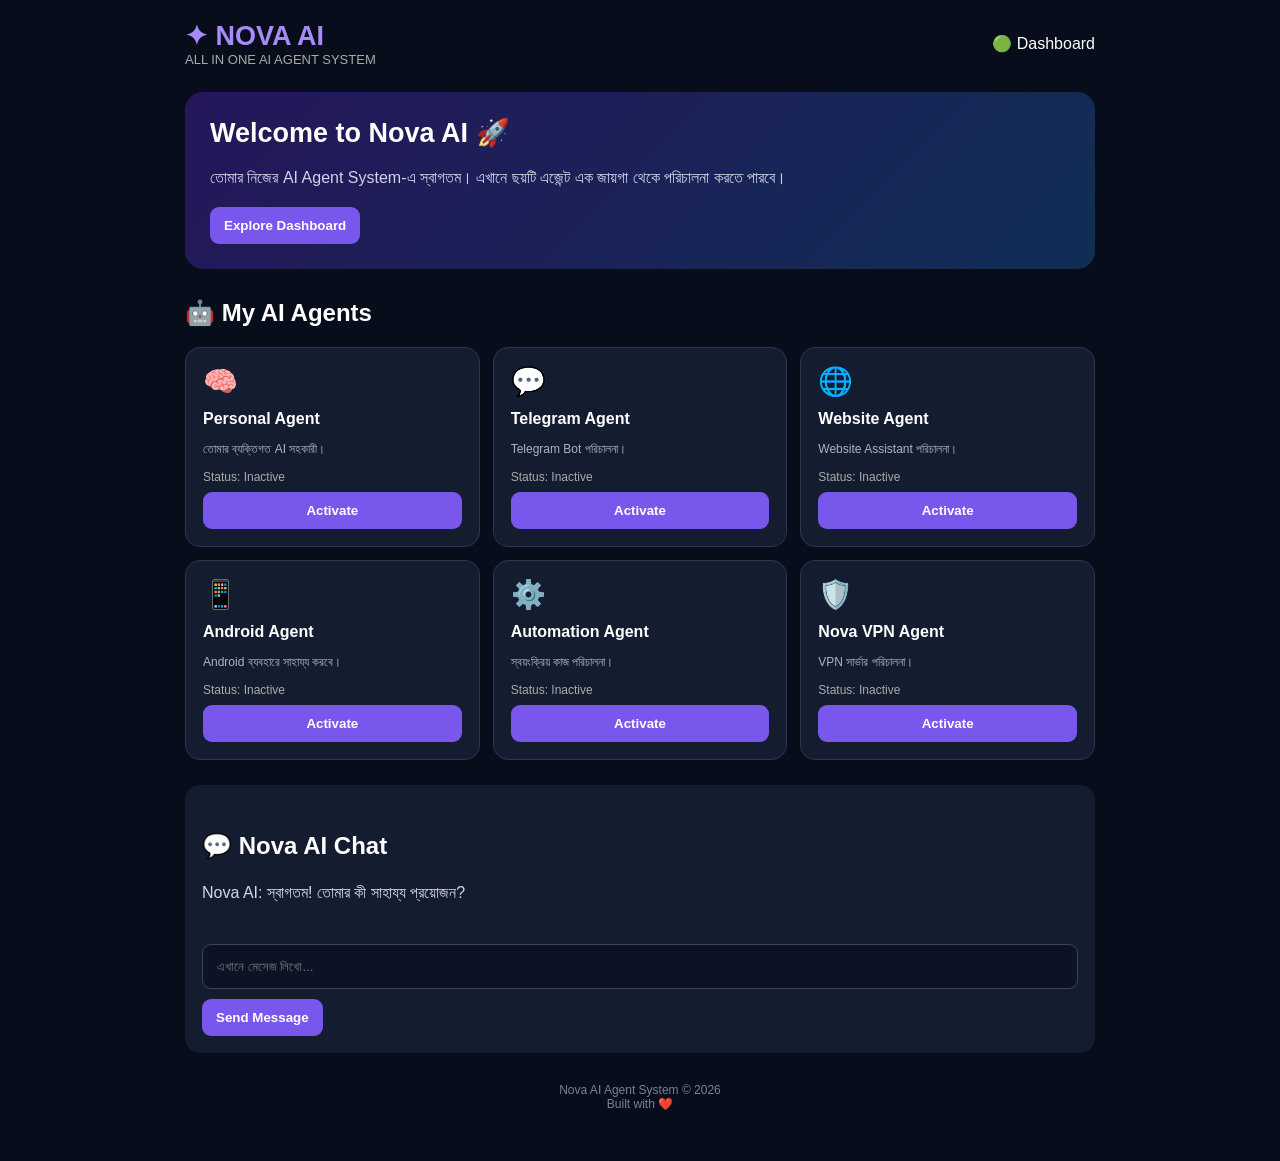
==== index.html @ f85c47e1 "Create index.html" ====
<!DOCTYPE html>
<html lang="bn">
<head>
<meta charset="UTF-8">
<meta name="viewport" content="width=device-width, initial-scale=1.0">
<title>Nova AI Agent</title>
<style>
*{box-sizing:border-box}
body{
 margin:0;background:#080d1b;color:#fff;
 font-family:Arial,sans-serif;padding:20px;
}
header{
 display:flex;justify-content:space-between;
 align-items:center;flex-wrap:wrap;gap:12px;
}
.logo{font-size:27px;font-weight:bold;color:#a78bfa}
.tag{color:#aaa;font-size:13px}
h2{margin-top:30px}
.hero{
 background:linear-gradient(135deg,#25165a,#102e55);
 padding:25px;border-radius:18px;margin-top:25px;
}
.hero h1{font-size:27px;margin:0 0 10px}
.hero p{color:#d0d4e8;line-height:1.6}
.grid{
 display:grid;grid-template-columns:repeat(2,1fr);
 gap:13px;margin-top:18px;
}
.card{
 background:#141d30;border:1px solid #293752;
 padding:17px;border-radius:15px;
}
.card .emoji{font-size:28px}
.card h3{margin:12px 0 7px;font-size:16px}
.card p{color:#aab5ca;font-size:12px;line-height:1.5}
button{
 border:0;border-radius:9px;padding:11px 14px;
 background:#7957ed;color:white;font-weight:bold;
 cursor:pointer;
}
.card button{width:100%;margin-top:8px}
.status{font-size:12px;color:#aaa}
.chat{
 margin-top:25px;background:#141d30;
 padding:17px;border-radius:15px;
}
input{
 width:100%;padding:14px;border-radius:9px;
 border:1px solid #39445c;background:#0b1324;
 color:white;margin:10px 0;
}
#messages{min-height:55px;color:#d5d8e6;line-height:1.7}
footer{text-align:center;color:#77839a;margin:30px 0;font-size:12px}
@media(min-width:700px){
 .grid{grid-template-columns:repeat(3,1fr)}
 body{max-width:950px;margin:auto}
}
</style>
</head>
<body>

<header>
 <div>
  <div class="logo">✦ NOVA AI</div>
  <div class="tag">ALL IN ONE AI AGENT SYSTEM</div>
 </div>
 <div>🟢 Dashboard</div>
</header>

<section class="hero">
 <h1>Welcome to Nova AI 🚀</h1>
 <p>তোমার নিজের AI Agent System-এ স্বাগতম।
 এখানে ছয়টি এজেন্ট এক জায়গা থেকে পরিচালনা করতে পারবে।</p>
 <button onclick="alert('Nova AI Dashboard Ready!')">
  Explore Dashboard
 </button>
</section>

<h2>🤖 My AI Agents</h2>

<div class="grid" id="agents">

<div class="card">
 <div class="emoji">🧠</div>
 <h3>Personal Agent</h3>
 <p>তোমার ব্যক্তিগত AI সহকারী।</p>
 <div class="status">Status: <span>Inactive</span></div>
 <button onclick="toggle(this)">Activate</button>
</div>

<div class="card">
 <div class="emoji">💬</div>
 <h3>Telegram Agent</h3>
 <p>Telegram Bot পরিচালনা।</p>
 <div class="status">Status: <span>Inactive</span></div>
 <button onclick="toggle(this)">Activate</button>
</div>

<div class="card">
 <div class="emoji">🌐</div>
 <h3>Website Agent</h3>
 <p>Website Assistant পরিচালনা।</p>
 <div class="status">Status: <span>Inactive</span></div>
 <button onclick="toggle(this)">Activate</button>
</div>

<div class="card">
 <div class="emoji">📱</div>
 <h3>Android Agent</h3>
 <p>Android ব্যবহারে সাহায্য করবে।</p>
 <div class="status">Status: <span>Inactive</span></div>
 <button onclick="toggle(this)">Activate</button>
</div>

<div class="card">
 <div class="emoji">⚙️</div>
 <h3>Automation Agent</h3>
 <p>স্বয়ংক্রিয় কাজ পরিচালনা।</p>
 <div class="status">Status: <span>Inactive</span></div>
 <button onclick="toggle(this)">Activate</button>
</div>

<div class="card">
 <div class="emoji">🛡️</div>
 <h3>Nova VPN Agent</h3>
 <p>VPN সার্ভার পরিচালনা।</p>
 <div class="status">Status: <span>Inactive</span></div>
 <button onclick="toggle(this)">Activate</button>
</div>

</div>

<section class="chat">
 <h2>💬 Nova AI Chat</h2>
 <div id="messages">Nova AI: স্বাগতম! তোমার কী সাহায্য প্রয়োজন?</div>
 <input id="question" placeholder="এখানে মেসেজ লিখো...">
 <button onclick="sendMessage()">Send Message</button>
</section>

<footer>
Nova AI Agent System © 2026
<br>Built with ❤️
</footer>

<script>
function toggle(btn){
 const status=btn.parentElement.querySelector('.status span');
 const active=btn.innerText==='Activate';
 status.innerText=active?'Demo Active':'Inactive';
 btn.innerText=active?'Deactivate':'Activate';
}

function sendMessage(){
 const q=document.getElementById('question');
 const m=document.getElementById('messages');
 if(!q.value.trim())return;
 m.innerHTML='You: '+escapeHTML(q.value)+
 '<br>Nova AI: এটি এখন Demo Dashboard। AI সংযোগ পরবর্তী ধাপে যুক্ত হবে।';
 q.value='';
}

function escapeHTML(s){
 return s.replace(/[&<>"']/g,c=>({
 '&':'&amp;','<':'&lt;','>':'&gt;',
 '"':'&quot;',"'":'&#39;'
 }[c]));
}
</script>

</body>
</html>
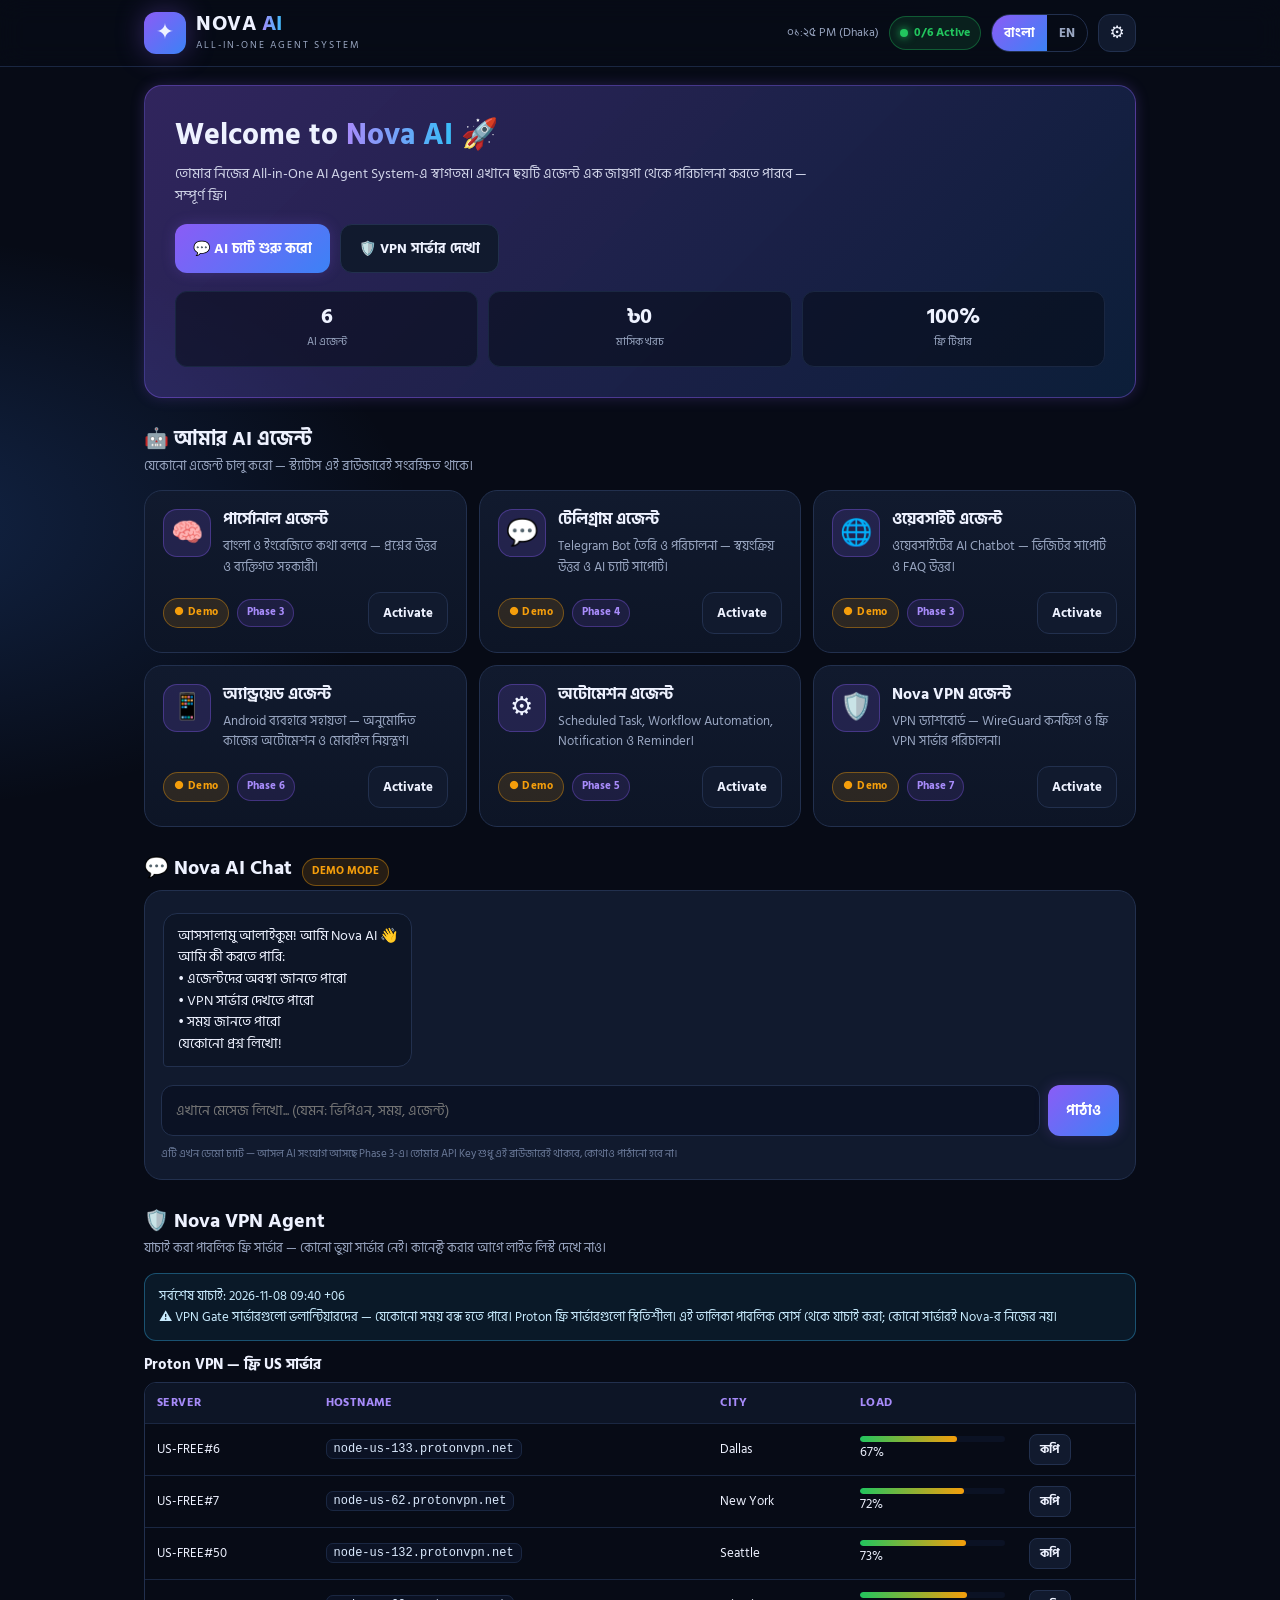
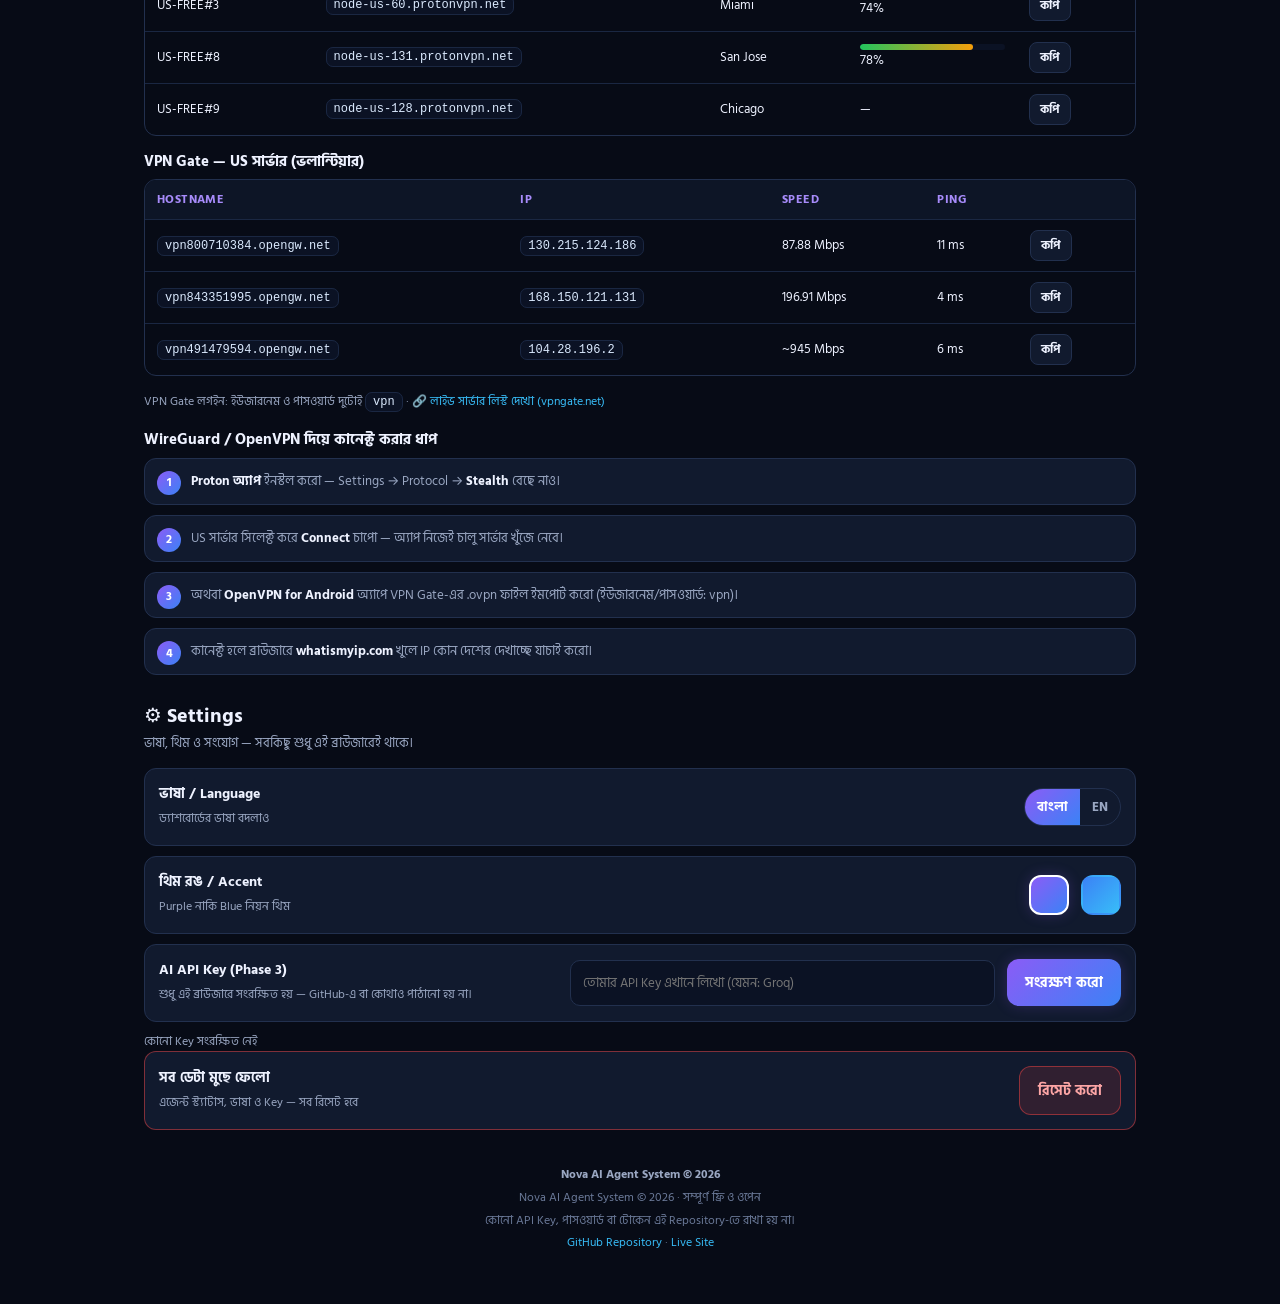
==== commit 4c3fa918: "Phase 1: Nova AI premium dashboard — dark neon theme, BN/EN, 6 agents, demo chat, verified VPN serve" ====
--- a/index.html
+++ b/index.html
@@ -1,173 +1,169 @@
-
 <!DOCTYPE html>
-<html lang="bn">
+<html lang="bn" data-accent="purple">
 <head>
 <meta charset="UTF-8">
-<meta name="viewport" content="width=device-width, initial-scale=1.0">
-<title>Nova AI Agent</title>
-<style>
-*{box-sizing:border-box}
-body{
- margin:0;background:#080d1b;color:#fff;
- font-family:Arial,sans-serif;padding:20px;
-}
-header{
- display:flex;justify-content:space-between;
- align-items:center;flex-wrap:wrap;gap:12px;
-}
-.logo{font-size:27px;font-weight:bold;color:#a78bfa}
-.tag{color:#aaa;font-size:13px}
-h2{margin-top:30px}
-.hero{
- background:linear-gradient(135deg,#25165a,#102e55);
- padding:25px;border-radius:18px;margin-top:25px;
-}
-.hero h1{font-size:27px;margin:0 0 10px}
-.hero p{color:#d0d4e8;line-height:1.6}
-.grid{
- display:grid;grid-template-columns:repeat(2,1fr);
- gap:13px;margin-top:18px;
-}
-.card{
- background:#141d30;border:1px solid #293752;
- padding:17px;border-radius:15px;
-}
-.card .emoji{font-size:28px}
-.card h3{margin:12px 0 7px;font-size:16px}
-.card p{color:#aab5ca;font-size:12px;line-height:1.5}
-button{
- border:0;border-radius:9px;padding:11px 14px;
- background:#7957ed;color:white;font-weight:bold;
- cursor:pointer;
-}
-.card button{width:100%;margin-top:8px}
-.status{font-size:12px;color:#aaa}
-.chat{
- margin-top:25px;background:#141d30;
- padding:17px;border-radius:15px;
-}
-input{
- width:100%;padding:14px;border-radius:9px;
- border:1px solid #39445c;background:#0b1324;
- color:white;margin:10px 0;
-}
-#messages{min-height:55px;color:#d5d8e6;line-height:1.7}
-footer{text-align:center;color:#77839a;margin:30px 0;font-size:12px}
-@media(min-width:700px){
- .grid{grid-template-columns:repeat(3,1fr)}
- body{max-width:950px;margin:auto}
-}
-</style>
+<meta name="viewport" content="width=device-width, initial-scale=1.0, viewport-fit=cover">
+<meta name="description" content="Nova AI — All-in-One AI Agent System. Personal, Telegram, Website, Android, Automation & VPN agents. Free, mobile-first dashboard.">
+<meta name="theme-color" content="#070b16">
+<title>Nova AI — All-in-One AI Agent System</title>
+<link rel="icon" href="data:image/svg+xml,%3Csvg xmlns='http://www.w3.org/2000/svg' viewBox='0 0 100 100'%3E%3Cdefs%3E%3ClinearGradient id='g' x1='0' y1='0' x2='1' y2='1'%3E%3Cstop offset='0' stop-color='%238b5cf6'/%3E%3Cstop offset='1' stop-color='%233b82f6'/%3E%3C/linearGradient%3E%3C/defs%3E%3Crect width='100' height='100' rx='22' fill='url(%23g)'/%3E%3Ctext x='50' y='72' font-size='58' text-anchor='middle' fill='white'%3E✦%3C/text%3E%3C/svg%3E">
+<link rel="preconnect" href="https://fonts.googleapis.com">
+<link rel="preconnect" href="https://fonts.gstatic.com" crossorigin>
+<link href="https://fonts.googleapis.com/css2?family=Hind+Siliguri:wght@400;500;600;700&family=Inter:wght@400;600;700;800&display=swap" rel="stylesheet">
+<link rel="stylesheet" href="assets/css/style.css">
 </head>
 <body>
 
-<header>
- <div>
-  <div class="logo">✦ NOVA AI</div>
-  <div class="tag">ALL IN ONE AI AGENT SYSTEM</div>
- </div>
- <div>🟢 Dashboard</div>
+<header class="site">
+  <div class="header-in">
+    <div class="logo">
+      <div class="logo-mark">✦</div>
+      <div>
+        <div class="logo-name">NOVA <span>AI</span></div>
+        <div class="logo-tag">All-in-One Agent System</div>
+      </div>
+    </div>
+    <div class="header-sp"></div>
+    <span class="clock" id="clock"></span>
+    <span class="pill" id="active-pill"><span class="dot"></span>0/6 Active</span>
+    <div class="lang-toggle" role="group" aria-label="Language">
+      <button type="button" data-lang="bn" class="on">বাংলা</button>
+      <button type="button" data-lang="en">EN</button>
+    </div>
+    <button class="icon-btn" type="button" onclick="document.getElementById('settings').scrollIntoView({behavior:'smooth'})" aria-label="Settings">⚙️</button>
+  </div>
 </header>
 
-<section class="hero">
- <h1>Welcome to Nova AI 🚀</h1>
- <p>তোমার নিজের AI Agent System-এ স্বাগতম।
- এখানে ছয়টি এজেন্ট এক জায়গা থেকে পরিচালনা করতে পারবে।</p>
- <button onclick="alert('Nova AI Dashboard Ready!')">
-  Explore Dashboard
- </button>
-</section>
+<main class="wrap" id="top">
 
-<h2>🤖 My AI Agents</h2>
+  <!-- Hero -->
+  <section class="hero" id="dashboard">
+    <h1 data-i18n="hero.title">Welcome to <span>Nova AI</span> 🚀</h1>
+    <p data-i18n="hero.sub">তোমার নিজের All-in-One AI Agent System-এ স্বাগতম। এখানে ছয়টি এজেন্ট এক জায়গা থেকে পরিচালনা করতে পারবে — সম্পূর্ণ ফ্রি।</p>
+    <div class="hero-actions">
+      <button class="btn" type="button" onclick="document.getElementById('chat').scrollIntoView({behavior:'smooth'})" data-i18n="hero.chat">💬 AI চ্যাট শুরু করো</button>
+      <button class="btn ghost" type="button" onclick="document.getElementById('vpn').scrollIntoView({behavior:'smooth'})" data-i18n="hero.vpn">🛡️ VPN সার্ভার দেখো</button>
+    </div>
+    <div class="stats">
+      <div class="stat"><b>6</b><span data-i18n="stat.agents">AI এজেন্ট</span></div>
+      <div class="stat"><b>৳0</b><span data-i18n="stat.cost">মাসিক খরচ</span></div>
+      <div class="stat"><b>100%</b><span data-i18n="stat.free">ফ্রি টিয়ার</span></div>
+    </div>
+  </section>
 
-<div class="grid" id="agents">
+  <!-- Agents -->
+  <section class="block" id="agents-sec">
+    <div class="sec-head"><h2 data-i18n="agents.title">🤖 আমার AI এজেন্ট</h2></div>
+    <p class="sec-sub" data-i18n="agents.sub">যেকোনো এজেন্ট চালু করো — স্ট্যাটাস এই ব্রাউজারেই সংরক্ষিত থাকে।</p>
+    <div class="grid" id="agents"></div>
+  </section>
 
-<div class="card">
- <div class="emoji">🧠</div>
- <h3>Personal Agent</h3>
- <p>তোমার ব্যক্তিগত AI সহকারী।</p>
- <div class="status">Status: <span>Inactive</span></div>
- <button onclick="toggle(this)">Activate</button>
-</div>
+  <!-- Chat -->
+  <section class="block" id="chat">
+    <div class="sec-head">
+      <h2 data-i18n="chat.title">💬 Nova AI Chat</h2>
+      <span class="demo-badge" data-i18n="chat.demo">DEMO MODE</span>
+    </div>
+    <div class="chat-box">
+      <div id="messages"><div class="msg bot" data-i18n="chat.hello">আসসালামু আলাইকুম! আমি Nova AI 👋
+আমি কী করতে পারি:
+• এজেন্টদের অবস্থা জানতে পারো
+• VPN সার্ভার দেখতে পারো
+• সময় জানতে পারো
+যেকোনো প্রশ্ন লিখো!</div></div>
+      <div class="chat-input">
+        <input id="question" type="text" data-i18n-ph="chat.ph" placeholder="এখানে মেসেজ লিখো... (যেমন: ভিপিএন, সময়, এজেন্ট)" autocomplete="off">
+        <button class="btn" id="send-btn" type="button" data-i18n="chat.send">পাঠাও</button>
+      </div>
+      <p class="chat-hint" data-i18n="chat.hint">এটি এখন ডেমো চ্যাট — আসল AI সংযোগ আসছে Phase 3-এ। তোমার API Key শুধু এই ব্রাউজারেই থাকবে, কোথাও পাঠানো হবে না।</p>
+    </div>
+  </section>
 
-<div class="card">
- <div class="emoji">💬</div>
- <h3>Telegram Agent</h3>
- <p>Telegram Bot পরিচালনা।</p>
- <div class="status">Status: <span>Inactive</span></div>
- <button onclick="toggle(this)">Activate</button>
-</div>
+  <!-- VPN -->
+  <section class="block" id="vpn">
+    <div class="sec-head"><h2 data-i18n="vpn.title">🛡️ Nova VPN Agent</h2></div>
+    <p class="sec-sub" data-i18n="vpn.sub">যাচাই করা পাবলিক ফ্রি সার্ভার — কোনো ভুয়া সার্ভার নেই। কানেক্ট করার আগে লাইভ লিস্ট দেখে নাও।</p>
+    <div class="vpn-note">
+      <span id="vpn-verified">সর্বশেষ যাচাই: 2026-11-08 09:40 +06</span><br>
+      <span data-i18n="vpn.note">⚠️ VPN Gate সার্ভারগুলো ভলান্টিয়ারদের — যেকোনো সময় বন্ধ হতে পারে। Proton ফ্রি সার্ভারগুলো স্থিতিশীল। এই তালিকা পাবলিক সোর্স থেকে যাচাই করা; কোনো সার্ভারই Nova-র নিজের নয়।</span>
+    </div>
 
-<div class="card">
- <div class="emoji">🌐</div>
- <h3>Website Agent</h3>
- <p>Website Assistant পরিচালনা।</p>
- <div class="status">Status: <span>Inactive</span></div>
- <button onclick="toggle(this)">Activate</button>
-</div>
+    <h3 style="font-size:15px;margin-bottom:8px" data-i18n="vpn.proton">Proton VPN — ফ্রি US সার্ভার</h3>
+    <div class="table-wrap">
+      <table>
+        <thead><tr><th>Server</th><th>Hostname</th><th>City</th><th>Load</th><th></th></tr></thead>
+        <tbody id="proton-rows"></tbody>
+      </table>
+    </div>
 
-<div class="card">
- <div class="emoji">📱</div>
- <h3>Android Agent</h3>
- <p>Android ব্যবহারে সাহায্য করবে।</p>
- <div class="status">Status: <span>Inactive</span></div>
- <button onclick="toggle(this)">Activate</button>
-</div>
+    <h3 style="font-size:15px;margin-bottom:8px" data-i18n="vpn.gate">VPN Gate — US সার্ভার (ভলান্টিয়ার)</h3>
+    <div class="table-wrap">
+      <table>
+        <thead><tr><th>Hostname</th><th>IP</th><th>Speed</th><th>Ping</th><th></th></tr></thead>
+        <tbody id="gate-rows"></tbody>
+      </table>
+    </div>
+    <p class="small-note"><span data-i18n="vpn.creds">VPN Gate লগইন: ইউজারনেম ও পাসওয়ার্ড দুটোই</span> <code class="inline">vpn</code> · <a href="https://www.vpngate.net/en/" target="_blank" rel="noopener" data-i18n="vpn.live">🔗 লাইভ সার্ভার লিস্ট দেখো (vpngate.net)</a></p>
 
-<div class="card">
- <div class="emoji">⚙️</div>
- <h3>Automation Agent</h3>
- <p>স্বয়ংক্রিয় কাজ পরিচালনা।</p>
- <div class="status">Status: <span>Inactive</span></div>
- <button onclick="toggle(this)">Activate</button>
-</div>
+    <h3 style="font-size:15px;margin:18px 0 8px" data-i18n="vpn.guide">WireGuard / OpenVPN দিয়ে কানেক্ট করার ধাপ</h3>
+    <div class="guide">
+      <div data-i18n="guide.1"><b>Proton অ্যাপ</b> ইনস্টল করো — Settings → Protocol → <b>Stealth</b> বেছে নাও।</div>
+      <div data-i18n="guide.2">US সার্ভার সিলেক্ট করে <b>Connect</b> চাপো — অ্যাপ নিজেই চালু সার্ভার খুঁজে নেবে।</div>
+      <div data-i18n="guide.3">অথবা <b>OpenVPN for Android</b> অ্যাপে VPN Gate-এর .ovpn ফাইল ইমপোর্ট করো (ইউজারনেম/পাসওয়ার্ড: vpn)।</div>
+      <div data-i18n="guide.4">কানেক্ট হলে ব্রাউজারে <b>whatismyip.com</b> খুলে IP কোন দেশের দেখাচ্ছে যাচাই করো।</div>
+    </div>
+  </section>
 
-<div class="card">
- <div class="emoji">🛡️</div>
- <h3>Nova VPN Agent</h3>
- <p>VPN সার্ভার পরিচালনা।</p>
- <div class="status">Status: <span>Inactive</span></div>
- <button onclick="toggle(this)">Activate</button>
-</div>
+  <!-- Settings -->
+  <section class="block" id="settings">
+    <div class="sec-head"><h2 data-i18n="set.title">⚙️ Settings</h2></div>
+    <p class="sec-sub" data-i18n="set.sub">ভাষা, থিম ও সংযোগ — সবকিছু শুধু এই ব্রাউজারেই থাকে।</p>
 
-</div>
+    <div class="set-row">
+      <div class="lbl"><b data-i18n="set.lang">ভাষা / Language</b><span data-i18n="set.lang.sub">ড্যাশবোর্ডের ভাষা বদলাও</span></div>
+      <div class="lang-toggle" role="group" aria-label="Language">
+        <button type="button" data-lang="bn" class="on">বাংলা</button>
+        <button type="button" data-lang="en">EN</button>
+      </div>
+    </div>
 
-<section class="chat">
- <h2>💬 Nova AI Chat</h2>
- <div id="messages">Nova AI: স্বাগতম! তোমার কী সাহায্য প্রয়োজন?</div>
- <input id="question" placeholder="এখানে মেসেজ লিখো...">
- <button onclick="sendMessage()">Send Message</button>
-</section>
+    <div class="set-row">
+      <div class="lbl"><b data-i18n="set.accent">থিম রঙ / Accent</b><span data-i18n="set.accent.sub">Purple নাকি Blue নিয়ন থিম</span></div>
+      <button class="swatch purple on" type="button" data-accent="purple" aria-label="Purple theme"></button>
+      <button class="swatch blue" type="button" data-accent="blue" aria-label="Blue theme"></button>
+    </div>
 
-<footer>
-Nova AI Agent System © 2026
-<br>Built with ❤️
-</footer>
+    <div class="set-row">
+      <div class="lbl"><b data-i18n="set.key">AI API Key (Phase 3)</b><span data-i18n="set.key.sub">শুধু এই ব্রাউজারে সংরক্ষিত হয় — GitHub-এ বা কোথাও পাঠানো হয় না।</span></div>
+      <input id="api-key" type="password" data-i18n-ph="set.key.ph" placeholder="তোমার API Key এখানে লিখো (যেমন: Groq)" autocomplete="off">
+      <button class="btn" id="save-key" type="button" data-i18n="set.key.save">সংরক্ষণ করো</button>
+    </div>
+    <p class="small-note" id="key-state">কোনো Key সংরক্ষিত নেই</p>
 
-<script>
-function toggle(btn){
- const status=btn.parentElement.querySelector('.status span');
- const active=btn.innerText==='Activate';
- status.innerText=active?'Demo Active':'Inactive';
- btn.innerText=active?'Deactivate':'Activate';
-}
+    <div class="set-row danger">
+      <div class="lbl"><b data-i18n="set.reset">সব ডেটা মুছে ফেলো</b><span data-i18n="set.reset.sub">এজেন্ট স্ট্যাটাস, ভাষা ও Key — সব রিসেট হবে</span></div>
+      <button class="btn danger-btn" id="reset-all" type="button" data-i18n="set.reset.btn">রিসেট করো</button>
+    </div>
+  </section>
 
-function sendMessage(){
- const q=document.getElementById('question');
- const m=document.getElementById('messages');
- if(!q.value.trim())return;
- m.innerHTML='You: '+escapeHTML(q.value)+
- '<br>Nova AI: এটি এখন Demo Dashboard। AI সংযোগ পরবর্তী ধাপে যুক্ত হবে।';
- q.value='';
-}
+  <footer class="site">
+    <b>Nova AI Agent System © 2026</b><br>
+    <span data-i18n="foot.made">Nova AI Agent System © 2026 · সম্পূর্ণ ফ্রি ও ওপেন</span><br>
+    <span data-i18n="foot.note">কোনো API Key, পাসওয়ার্ড বা টোকেন এই Repository-তে রাখা হয় না।</span><br>
+    <a href="https://github.com/kmh774295-blip/nova-ai-agent" target="_blank" rel="noopener">GitHub Repository</a> ·
+    <a href="https://kmh774295-blip.github.io/nova-ai-agent/" target="_blank" rel="noopener">Live Site</a>
+  </footer>
+</main>
 
-function escapeHTML(s){
- return s.replace(/[&<>"']/g,c=>({
- '&':'&amp;','<':'&lt;','>':'&gt;',
- '"':'&quot;',"'":'&#39;'
- }[c]));
-}
-</script>
+<nav class="bottom-nav" aria-label="Main">
+  <a href="#dashboard" class="on"><span>🏠</span><span data-i18n="nav.dashboard">ড্যাশবোর্ড</span></a>
+  <a href="#agents-sec"><span>🤖</span><span data-i18n="nav.agents">এজেন্ট</span></a>
+  <a href="#chat"><span>💬</span><span data-i18n="nav.chat">চ্যাট</span></a>
+  <a href="#vpn"><span>🛡️</span><span data-i18n="nav.vpn">ভিপিএন</span></a>
+  <a href="#settings"><span>⚙️</span><span data-i18n="nav.settings">সেটিংস</span></a>
+</nav>
 
+<script src="assets/js/vpn-servers.js"></script>
+<script src="assets/js/app.js"></script>
 </body>
 </html>
--- a/assets/css/style.css
+++ b/assets/css/style.css
@@ -0,0 +1,256 @@
+/* ============================================================
+   NOVA AI — Dashboard Styles (Phase 1)
+   Dark mode · Purple/Blue neon · Mobile-first
+   ============================================================ */
+:root{
+  --bg:#070b16;
+  --bg2:#0b1224;
+  --card:#111a2e;
+  --card2:#0d1526;
+  --border:#22304e;
+  --border-soft:#1a2742;
+  --text:#eef2ff;
+  --muted:#9aa7c2;
+  --muted2:#6b7a99;
+  --purple:#8b5cf6;
+  --violet:#a78bfa;
+  --blue:#3b82f6;
+  --cyan:#38bdf8;
+  --green:#22c55e;
+  --amber:#f59e0b;
+  --red:#ef4444;
+  --glow:0 0 28px rgba(139,92,246,.35);
+  --glow-soft:0 0 14px rgba(139,92,246,.22);
+  --radius:18px;
+  --radius-sm:12px;
+}
+[data-accent="blue"]{
+  --purple:#3b82f6;
+  --violet:#60a5fa;
+  --glow:0 0 28px rgba(59,130,246,.35);
+  --glow-soft:0 0 14px rgba(59,130,246,.22);
+}
+*{box-sizing:border-box}
+html{scroll-behavior:smooth}
+body{
+  margin:0;
+  background:
+    radial-gradient(1100px 520px at 85% -10%, rgba(139,92,246,.28), transparent 60%),
+    radial-gradient(900px 480px at -10% 18%, rgba(59,130,246,.22), transparent 60%),
+    var(--bg);
+  color:var(--text);
+  font-family:'Hind Siliguri','Inter',system-ui,-apple-system,'Segoe UI',Roboto,Arial,sans-serif;
+  line-height:1.6;
+  padding-bottom:84px;
+}
+a{color:var(--cyan);text-decoration:none}
+a:hover{text-decoration:underline}
+h1,h2,h3{line-height:1.3;margin:0}
+p{margin:0}
+button{font-family:inherit;cursor:pointer}
+input,select{font-family:inherit}
+.wrap{max-width:1024px;margin:0 auto;padding:0 16px}
+
+/* ---------- Header ---------- */
+header.site{
+  position:sticky;top:0;z-index:50;
+  background:rgba(7,11,22,.82);
+  backdrop-filter:blur(12px);
+  -webkit-backdrop-filter:blur(12px);
+  border-bottom:1px solid var(--border-soft);
+}
+.header-in{display:flex;align-items:center;gap:10px;padding:12px 16px;max-width:1024px;margin:0 auto;flex-wrap:wrap}
+.logo{display:flex;align-items:center;gap:10px;min-width:0}
+.logo-mark{
+  width:42px;height:42px;border-radius:12px;flex:none;
+  display:grid;place-items:center;font-size:22px;
+  background:linear-gradient(135deg,var(--purple),var(--blue));
+  box-shadow:var(--glow);
+}
+.logo-name{font-size:21px;font-weight:800;letter-spacing:.5px;line-height:1.1}
+.logo-name span{background:linear-gradient(90deg,var(--violet),var(--cyan));-webkit-background-clip:text;background-clip:text;color:transparent}
+.logo-tag{font-size:10px;letter-spacing:2px;color:var(--muted);text-transform:uppercase}
+.header-sp{flex:1}
+.pill{
+  display:inline-flex;align-items:center;gap:6px;
+  font-size:12px;font-weight:700;color:var(--green);
+  background:rgba(34,197,94,.12);border:1px solid rgba(34,197,94,.35);
+  padding:6px 10px;border-radius:999px;white-space:nowrap;
+}
+.pill .dot{width:8px;height:8px;border-radius:50%;background:var(--green);box-shadow:0 0 8px var(--green)}
+.clock{font-size:12px;color:var(--muted);white-space:nowrap}
+.lang-toggle{display:flex;border:1px solid var(--border);border-radius:999px;overflow:hidden}
+.lang-toggle button{
+  border:0;background:transparent;color:var(--muted);
+  padding:7px 12px;font-size:13px;font-weight:700;
+}
+.lang-toggle button.on{background:linear-gradient(135deg,var(--purple),var(--blue));color:#fff}
+.icon-btn{
+  border:1px solid var(--border);background:var(--card);color:var(--text);
+  width:38px;height:38px;border-radius:12px;font-size:17px;
+}
+
+/* ---------- Hero ---------- */
+.hero{
+  margin-top:18px;
+  background:linear-gradient(135deg,rgba(139,92,246,.32),rgba(16,46,85,.55));
+  border:1px solid rgba(139,92,246,.4);
+  border-radius:var(--radius);
+  padding:24px 20px;
+  box-shadow:var(--glow-soft);
+}
+.hero h1{font-size:26px}
+.hero h1 span{background:linear-gradient(90deg,var(--violet),var(--cyan));-webkit-background-clip:text;background-clip:text;color:transparent}
+.hero p{color:#d0d4e8;margin-top:8px;font-size:14px;max-width:640px}
+.hero-actions{display:flex;gap:10px;margin-top:16px;flex-wrap:wrap}
+.btn{
+  border:0;border-radius:12px;padding:12px 18px;font-weight:800;font-size:14px;
+  background:linear-gradient(135deg,var(--purple),var(--blue));color:#fff;
+  box-shadow:var(--glow-soft);
+}
+.btn:active{transform:translateY(1px)}
+.btn.ghost{background:var(--card);color:var(--text);border:1px solid var(--border);box-shadow:none}
+.stats{display:grid;grid-template-columns:repeat(3,1fr);gap:10px;margin-top:18px}
+.stat{background:rgba(7,11,22,.55);border:1px solid var(--border-soft);border-radius:var(--radius-sm);padding:12px 8px;text-align:center}
+.stat b{display:block;font-size:22px;line-height:1.1}
+.stat span{font-size:11px;color:var(--muted)}
+
+/* ---------- Sections ---------- */
+section.block{margin-top:28px}
+.sec-head{display:flex;align-items:baseline;gap:10px;flex-wrap:wrap;margin-bottom:4px}
+.sec-head h2{font-size:20px}
+.sec-head .phase-tag{margin-left:auto}
+.sec-sub{color:var(--muted);font-size:13px;margin-bottom:14px}
+
+/* ---------- Agent grid ---------- */
+.grid{display:grid;grid-template-columns:1fr;gap:12px}
+.card{
+  background:linear-gradient(180deg,var(--card),var(--card2));
+  border:1px solid var(--border);
+  border-radius:var(--radius);
+  padding:18px;
+}
+.card:hover{border-color:rgba(167,139,250,.55);box-shadow:var(--glow-soft)}
+.card-top{display:flex;align-items:flex-start;gap:12px}
+.card-emoji{
+  width:48px;height:48px;flex:none;border-radius:14px;font-size:26px;
+  display:grid;place-items:center;
+  background:rgba(139,92,246,.16);border:1px solid rgba(139,92,246,.35);
+}
+.card h3{font-size:16px}
+.card .desc{color:var(--muted);font-size:13px;margin-top:6px;min-height:40px}
+.card-foot{display:flex;align-items:center;gap:8px;margin-top:14px;flex-wrap:wrap}
+.status-badge{font-size:11px;font-weight:800;padding:5px 10px;border-radius:999px;letter-spacing:.4px}
+.status-badge.demo{color:var(--amber);background:rgba(245,158,11,.13);border:1px solid rgba(245,158,11,.4)}
+.status-badge.active{color:var(--green);background:rgba(34,197,94,.13);border:1px solid rgba(34,197,94,.4)}
+.status-badge.off{color:var(--muted);background:rgba(154,167,194,.1);border:1px solid var(--border)}
+.phase-tag{font-size:11px;color:var(--violet);background:rgba(139,92,246,.12);border:1px solid rgba(139,92,246,.35);padding:4px 9px;border-radius:999px;font-weight:700}
+.card-foot .btn{margin-left:auto;padding:9px 14px;font-size:13px}
+.card-foot .btn.off{background:var(--card);border:1px solid var(--border);color:var(--text);box-shadow:none}
+
+/* ---------- Chat ---------- */
+.chat-box{background:var(--card);border:1px solid var(--border);border-radius:var(--radius);padding:16px}
+.demo-badge{font-size:11px;font-weight:800;color:var(--amber);background:rgba(245,158,11,.13);border:1px solid rgba(245,158,11,.4);padding:4px 9px;border-radius:999px}
+#messages{min-height:120px;max-height:340px;overflow-y:auto;display:flex;flex-direction:column;gap:10px;padding:6px 2px}
+.msg{max-width:88%;padding:11px 14px;border-radius:14px;font-size:14px;line-height:1.55;white-space:pre-wrap;word-break:break-word}
+.msg.bot{align-self:flex-start;background:var(--card2);border:1px solid var(--border);border-bottom-left-radius:4px}
+.msg.user{align-self:flex-end;background:linear-gradient(135deg,var(--purple),var(--blue));border-bottom-right-radius:4px}
+.msg.typing{color:var(--muted);font-style:italic}
+.chat-input{display:flex;gap:8px;margin-top:12px}
+.chat-input input{
+  flex:1;min-width:0;padding:13px 14px;border-radius:12px;
+  border:1px solid var(--border);background:var(--bg2);color:var(--text);font-size:14px;outline:none;
+}
+.chat-input input:focus{border-color:var(--purple);box-shadow:var(--glow-soft)}
+.chat-hint{font-size:11px;color:var(--muted2);margin-top:10px}
+
+/* ---------- VPN ---------- */
+.vpn-note{
+  background:rgba(56,189,248,.08);border:1px solid rgba(56,189,248,.35);
+  color:#c9ecff;border-radius:var(--radius-sm);padding:12px 14px;font-size:13px;margin-bottom:14px;
+}
+.vpn-note b{color:#fff}
+.table-wrap{overflow-x:auto;border:1px solid var(--border);border-radius:var(--radius-sm);margin-bottom:16px}
+table{width:100%;border-collapse:collapse;font-size:13px;min-width:520px}
+th,td{padding:10px 12px;text-align:left;border-bottom:1px solid var(--border-soft)}
+th{background:var(--card2);color:var(--violet);font-size:12px;letter-spacing:.4px;text-transform:uppercase}
+tr:last-child td{border-bottom:0}
+td code,code.inline{
+  font-family:ui-monospace,SFMono-Regular,Menlo,monospace;font-size:12px;
+  background:var(--bg2);border:1px solid var(--border-soft);
+  padding:2px 7px;border-radius:7px;color:#dbeafe;word-break:break-all;
+}
+.copy-btn{
+  border:1px solid var(--border);background:var(--card);color:var(--text);
+  border-radius:8px;padding:5px 10px;font-size:12px;font-weight:700;white-space:nowrap;
+}
+.copy-btn:hover{border-color:var(--purple)}
+.load-bar{height:6px;border-radius:99px;background:var(--bg2);overflow:hidden;min-width:70px}
+.load-bar i{display:block;height:100%;border-radius:99px;background:linear-gradient(90deg,var(--green),var(--amber))}
+.guide{counter-reset:step;display:grid;gap:10px;margin-top:6px}
+.guide div{
+  background:var(--card);border:1px solid var(--border);border-radius:var(--radius-sm);
+  padding:12px 14px 12px 46px;position:relative;font-size:13px;color:var(--muted);
+}
+.guide div::before{
+  counter-increment:step;content:counter(step);
+  position:absolute;left:12px;top:12px;width:24px;height:24px;border-radius:50%;
+  display:grid;place-items:center;font-size:12px;font-weight:800;color:#fff;
+  background:linear-gradient(135deg,var(--purple),var(--blue));
+}
+.guide div b{color:var(--text)}
+
+/* ---------- Settings ---------- */
+.set-row{
+  display:flex;align-items:center;gap:12px;flex-wrap:wrap;
+  background:var(--card);border:1px solid var(--border);border-radius:var(--radius-sm);
+  padding:14px;margin-bottom:10px;
+}
+.set-row .lbl{flex:1;min-width:180px}
+.set-row .lbl b{display:block;font-size:14px}
+.set-row .lbl span{font-size:12px;color:var(--muted)}
+.set-row input[type="password"],.set-row input[type="text"]{
+  flex:1;min-width:200px;padding:11px 12px;border-radius:10px;
+  border:1px solid var(--border);background:var(--bg2);color:var(--text);font-size:13px;outline:none;
+}
+.swatch{
+  width:40px;height:40px;border-radius:12px;border:2px solid transparent;cursor:pointer;
+}
+.swatch.purple{background:linear-gradient(135deg,#8b5cf6,#3b82f6)}
+.swatch.blue{background:linear-gradient(135deg,#3b82f6,#38bdf8)}
+.swatch.on{border-color:#fff;box-shadow:var(--glow-soft)}
+.danger{border-color:rgba(239,68,68,.5)}
+.btn.danger-btn{background:rgba(239,68,68,.14);border:1px solid rgba(239,68,68,.5);color:#fca5a5;box-shadow:none}
+.small-note{font-size:12px;color:var(--muted);margin-top:8px}
+.small-note b{color:var(--amber)}
+
+/* ---------- Footer / bottom nav ---------- */
+footer.site{text-align:center;color:var(--muted2);font-size:12px;margin:34px 0 10px;line-height:1.9}
+footer.site b{color:var(--muted)}
+.bottom-nav{
+  position:fixed;left:0;right:0;bottom:0;z-index:60;
+  background:rgba(11,18,36,.94);backdrop-filter:blur(12px);
+  border-top:1px solid var(--border-soft);
+  display:flex;justify-content:space-around;padding:6px 4px calc(8px + env(safe-area-inset-bottom));
+}
+.bottom-nav a{
+  color:var(--muted);font-size:11px;font-weight:700;text-align:center;
+  padding:6px 10px;border-radius:10px;text-decoration:none;flex:1;
+}
+.bottom-nav a span{display:block;font-size:19px;line-height:1.2}
+.bottom-nav a.on{color:var(--violet);background:rgba(139,92,246,.13)}
+
+/* ---------- Responsive ---------- */
+@media(min-width:600px){
+  .grid{grid-template-columns:repeat(2,1fr)}
+  .hero h1{font-size:30px}
+}
+@media(min-width:900px){
+  .grid{grid-template-columns:repeat(3,1fr)}
+  body{padding-bottom:40px}
+  .bottom-nav{display:none}
+  .hero{padding:30px}
+}
+@media(prefers-reduced-motion:reduce){
+  html{scroll-behavior:auto}
+}
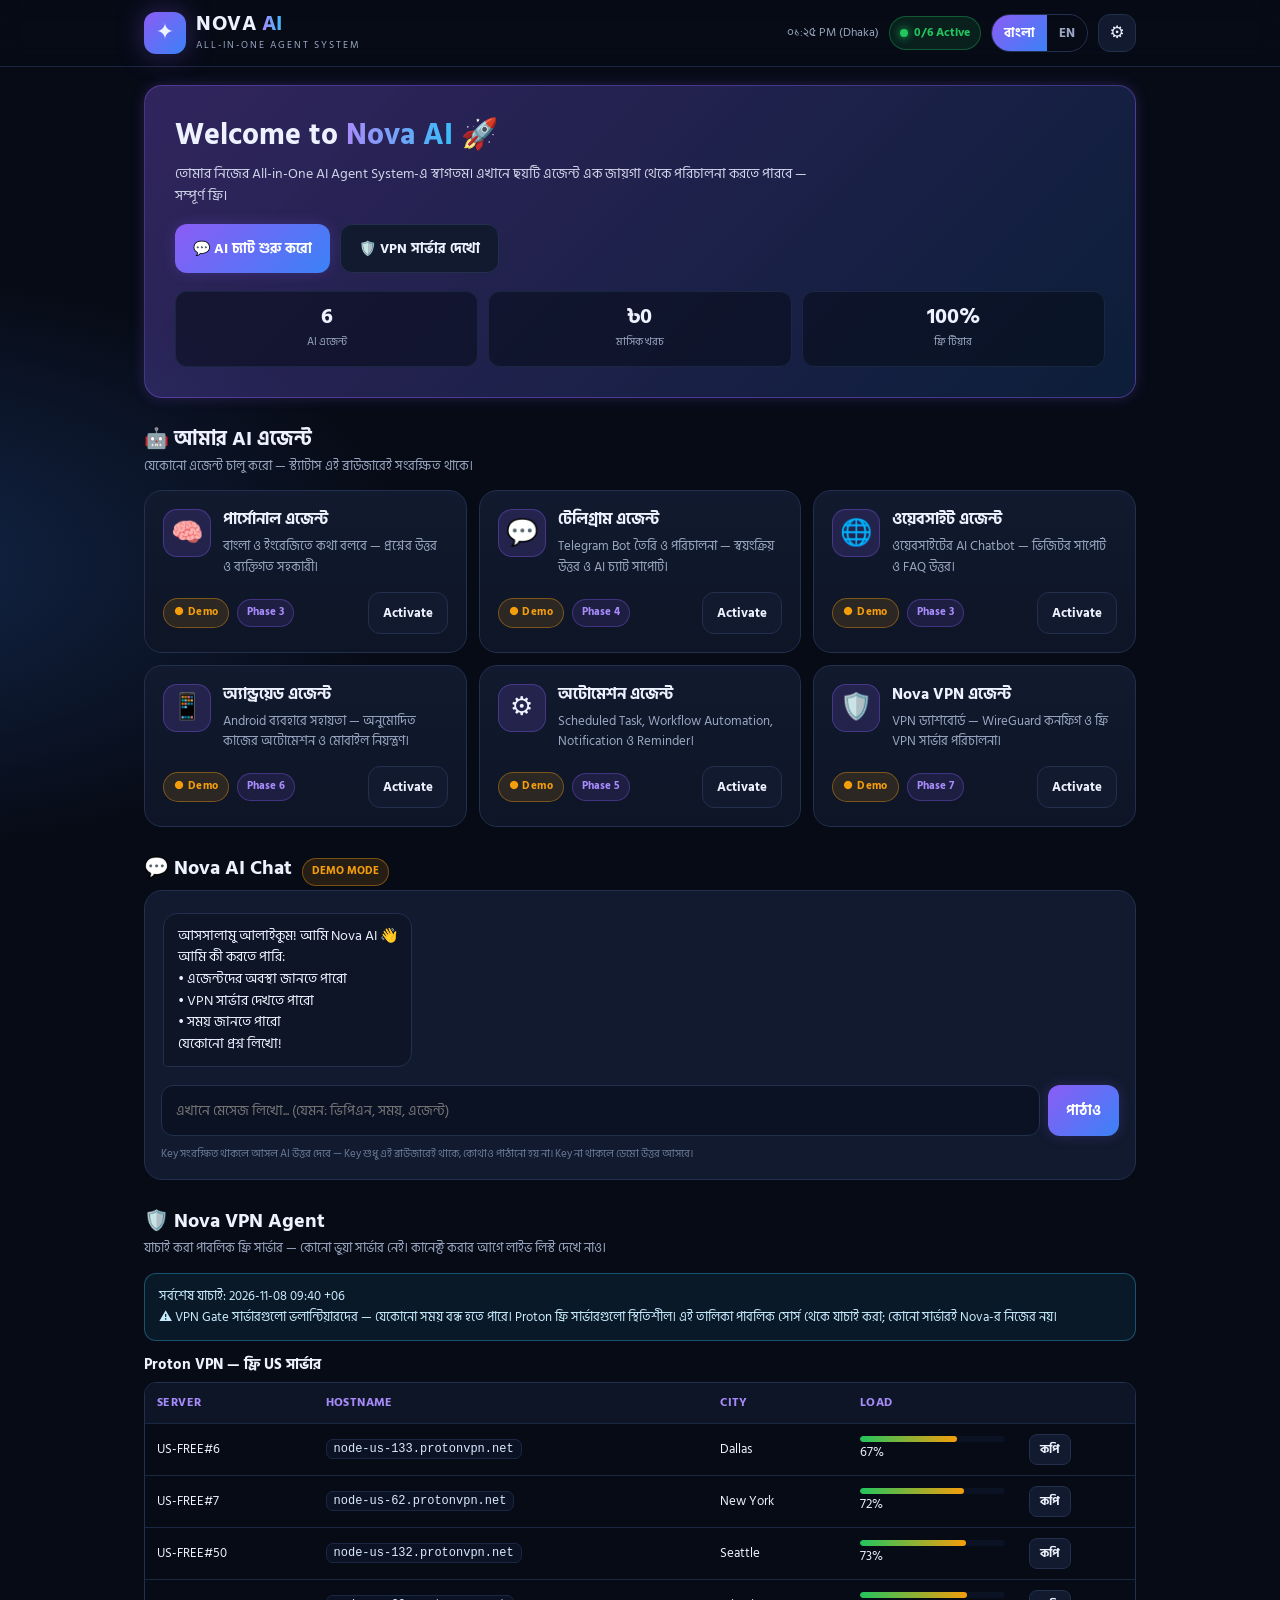
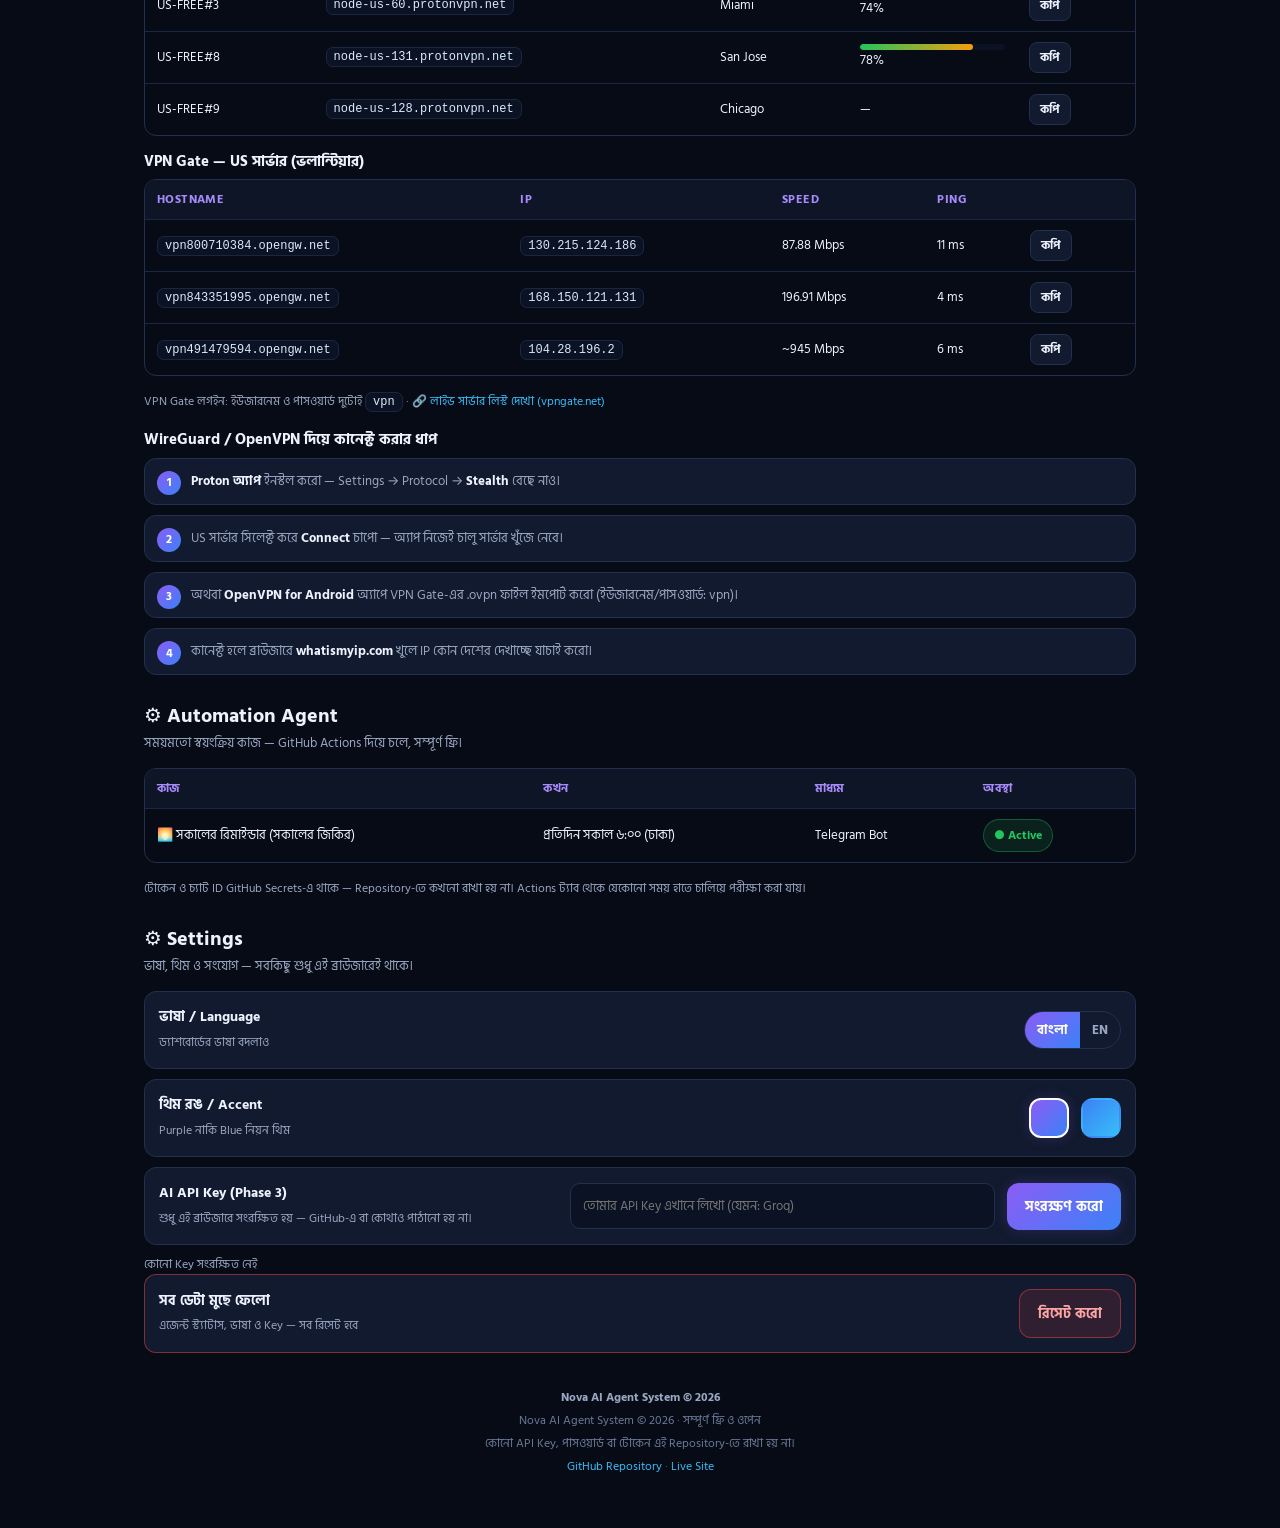
==== commit d348a303: "Phase 5: dashboard Automation section" ====
--- a/index.html
+++ b/index.html
@@ -114,6 +114,21 @@
     </div>
   </section>
 
+  <!-- Automation -->
+  <section class="block" id="automation-sec">
+    <div class="sec-head"><h2 data-i18n="auto.title">⚙️ Automation Agent</h2></div>
+    <p class="sec-sub" data-i18n="auto.sub">সময়মতো স্বয়ংক্রিয় কাজ — GitHub Actions দিয়ে চলে, সম্পূর্ণ ফ্রি।</p>
+    <div class="table-wrap">
+      <table>
+        <thead><tr><th data-i18n="auto.th.task">কাজ</th><th data-i18n="auto.th.when">কখন</th><th data-i18n="auto.th.via">মাধ্যম</th><th data-i18n="auto.th.status">অবস্থা</th></tr></thead>
+        <tbody>
+          <tr><td data-i18n="auto.task1">🌅 সকালের রিমাইন্ডার (সকালের জিকির)</td><td data-i18n="auto.task1.when">প্রতিদিন সকাল ৬:০০ (ঢাকা)</td><td>Telegram Bot</td><td><span class="pill">● Active</span></td></tr>
+        </tbody>
+      </table>
+    </div>
+    <p class="small-note" data-i18n="auto.note">টোকেন ও চ্যাট ID GitHub Secrets-এ থাকে — Repository-তে কখনো রাখা হয় না। Actions ট্যাব থেকে যেকোনো সময় হাতে চালিয়ে পরীক্ষা করা যায়।</p>
+  </section>
+
   <!-- Settings -->
   <section class="block" id="settings">
     <div class="sec-head"><h2 data-i18n="set.title">⚙️ Settings</h2></div>
--- a/assets/css/style.css
+++ b/assets/css/style.css
@@ -151,6 +151,7 @@
 /* ---------- Chat ---------- */
 .chat-box{background:var(--card);border:1px solid var(--border);border-radius:var(--radius);padding:16px}
 .demo-badge{font-size:11px;font-weight:800;color:var(--amber);background:rgba(245,158,11,.13);border:1px solid rgba(245,158,11,.4);padding:4px 9px;border-radius:999px}
+.demo-badge.live{color:#4ade80;background:rgba(34,197,94,.13);border-color:rgba(34,197,94,.45)}
 #messages{min-height:120px;max-height:340px;overflow-y:auto;display:flex;flex-direction:column;gap:10px;padding:6px 2px}
 .msg{max-width:88%;padding:11px 14px;border-radius:14px;font-size:14px;line-height:1.55;white-space:pre-wrap;word-break:break-word}
 .msg.bot{align-self:flex-start;background:var(--card2);border:1px solid var(--border);border-bottom-left-radius:4px}
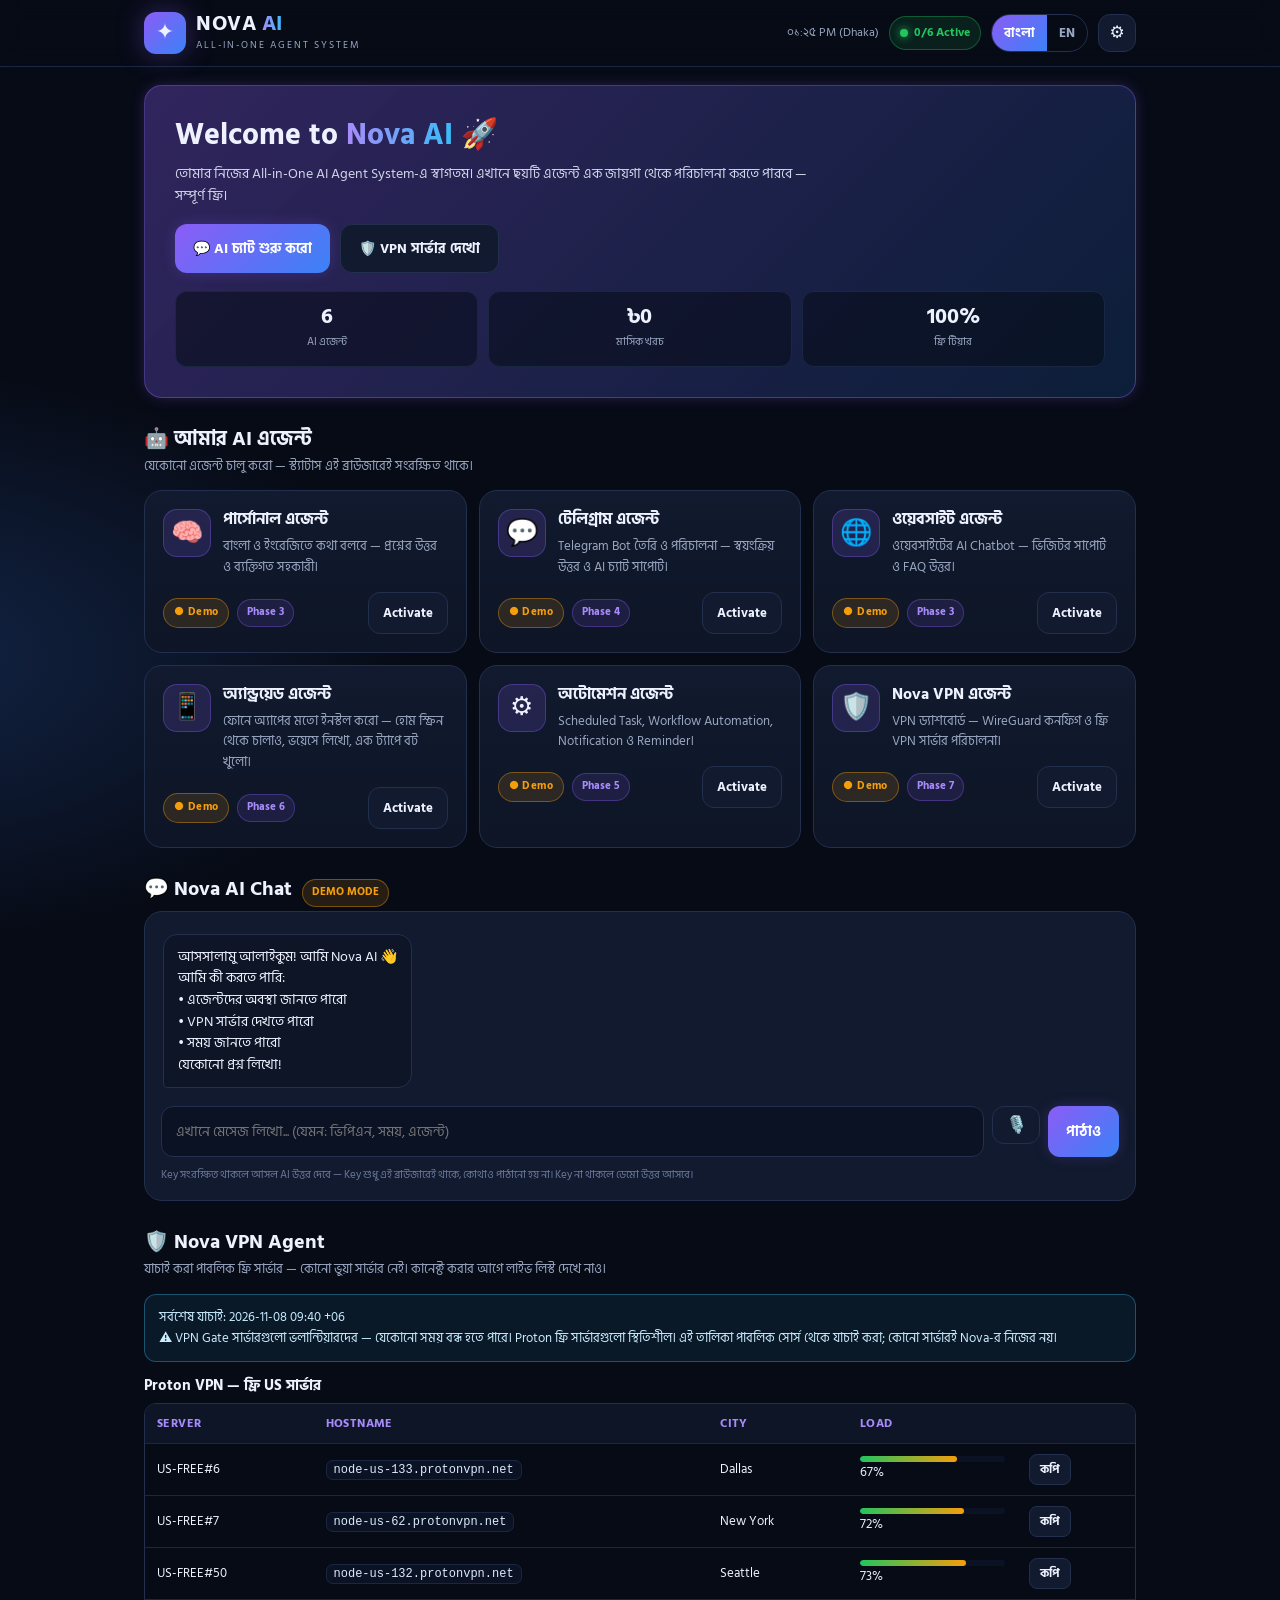
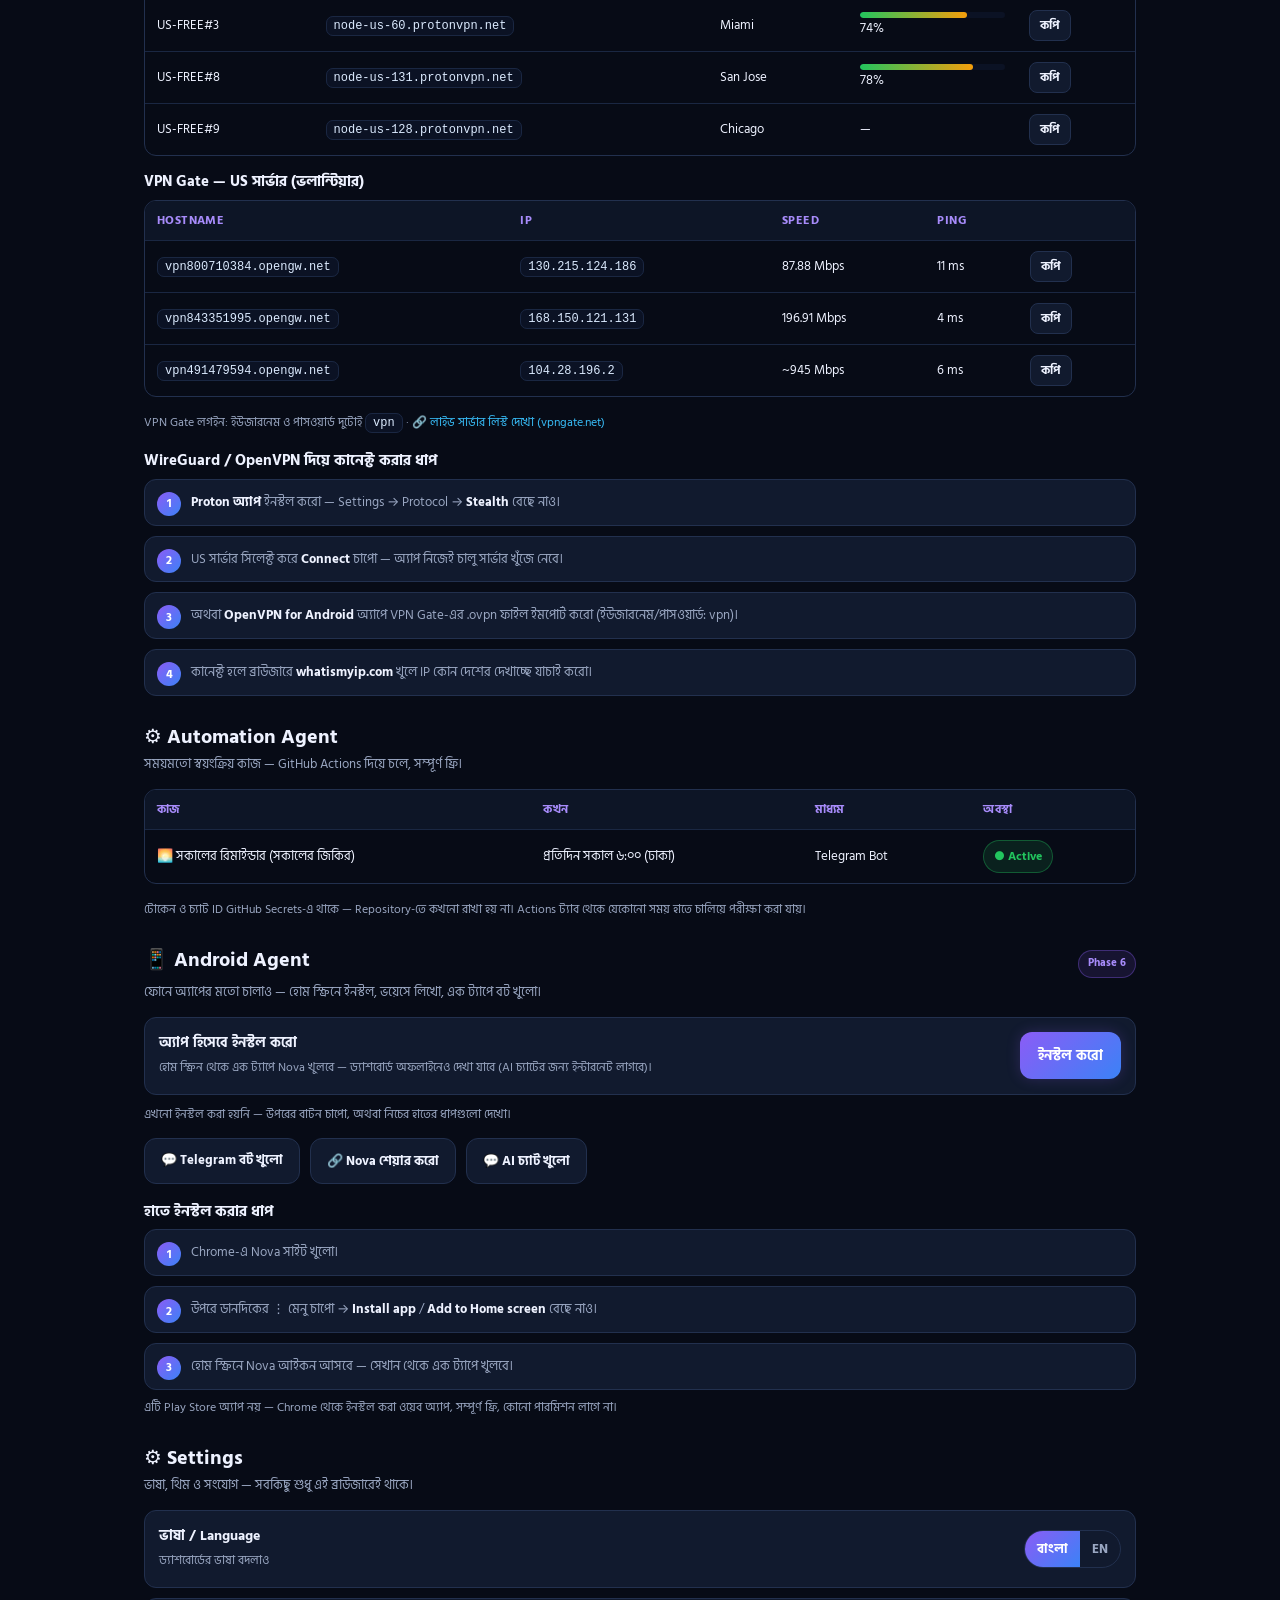
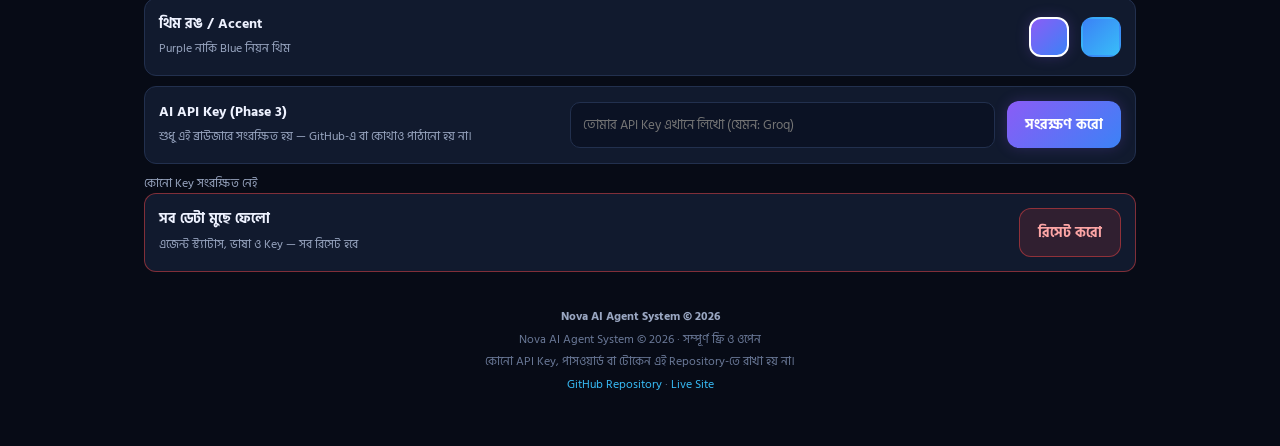
==== commit bf7255eb: "Phase 6: Android agent — installable PWA (manifest + service worker + SVG icon), voice input in chat" ====
--- a/index.html
+++ b/index.html
@@ -5,6 +5,11 @@
 <meta name="viewport" content="width=device-width, initial-scale=1.0, viewport-fit=cover">
 <meta name="description" content="Nova AI — All-in-One AI Agent System. Personal, Telegram, Website, Android, Automation & VPN agents. Free, mobile-first dashboard.">
 <meta name="theme-color" content="#070b16">
+<link rel="manifest" href="manifest.webmanifest">
+<meta name="mobile-web-app-capable" content="yes">
+<meta name="apple-mobile-web-app-capable" content="yes">
+<meta name="apple-mobile-web-app-status-bar-style" content="black-translucent">
+<meta name="apple-mobile-web-app-title" content="Nova AI">
 <title>Nova AI — All-in-One AI Agent System</title>
 <link rel="icon" href="data:image/svg+xml,%3Csvg xmlns='http://www.w3.org/2000/svg' viewBox='0 0 100 100'%3E%3Cdefs%3E%3ClinearGradient id='g' x1='0' y1='0' x2='1' y2='1'%3E%3Cstop offset='0' stop-color='%238b5cf6'/%3E%3Cstop offset='1' stop-color='%233b82f6'/%3E%3C/linearGradient%3E%3C/defs%3E%3Crect width='100' height='100' rx='22' fill='url(%23g)'/%3E%3Ctext x='50' y='72' font-size='58' text-anchor='middle' fill='white'%3E✦%3C/text%3E%3C/svg%3E">
 <link rel="preconnect" href="https://fonts.googleapis.com">
@@ -35,6 +40,13 @@
 </header>
 
 <main class="wrap" id="top">
+
+  <!-- Install banner (Android agent, Phase 6) -->
+  <div class="install-banner" id="install-banner" hidden>
+    <span>📱 <b data-i18n="android.install.cta">Nova AI অ্যাপ হিসেবে ইনস্টল করো</b></span>
+    <button class="btn install-now" type="button" data-i18n="android.install.btn">ইনস্টল করো</button>
+    <button class="icon-btn" id="install-dismiss" type="button" aria-label="Dismiss">✕</button>
+  </div>
 
   <!-- Hero -->
   <section class="hero" id="dashboard">
@@ -73,6 +85,7 @@
 যেকোনো প্রশ্ন লিখো!</div></div>
       <div class="chat-input">
         <input id="question" type="text" data-i18n-ph="chat.ph" placeholder="এখানে মেসেজ লিখো... (যেমন: ভিপিএন, সময়, এজেন্ট)" autocomplete="off">
+        <button class="icon-btn mic-btn" id="mic-btn" type="button" aria-label="Voice input">🎙️</button>
         <button class="btn" id="send-btn" type="button" data-i18n="chat.send">পাঠাও</button>
       </div>
       <p class="chat-hint" data-i18n="chat.hint">এটি এখন ডেমো চ্যাট — আসল AI সংযোগ আসছে Phase 3-এ। তোমার API Key শুধু এই ব্রাউজারেই থাকবে, কোথাও পাঠানো হবে না।</p>
@@ -129,6 +142,32 @@
     <p class="small-note" data-i18n="auto.note">টোকেন ও চ্যাট ID GitHub Secrets-এ থাকে — Repository-তে কখনো রাখা হয় না। Actions ট্যাব থেকে যেকোনো সময় হাতে চালিয়ে পরীক্ষা করা যায়।</p>
   </section>
 
+  <!-- Android -->
+  <section class="block" id="android-sec">
+    <div class="sec-head"><h2 data-i18n="android.title">📱 Android Agent</h2><span class="phase-tag">Phase 6</span></div>
+    <p class="sec-sub" data-i18n="android.sub">ফোনে অ্যাপের মতো চালাও — হোম স্ক্রিনে ইনস্টল, ভয়েসে লিখো, এক ট্যাপে বট খুলো।</p>
+
+    <div class="set-row">
+      <div class="lbl"><b data-i18n="android.install.title">অ্যাপ হিসেবে ইনস্টল করো</b><span data-i18n="android.install.sub">হোম স্ক্রিন থেকে এক ট্যাপে Nova খুলবে — ড্যাশবোর্ড অফলাইনেও দেখা যাবে (AI চ্যাটের জন্য ইন্টারনেট লাগবে)।</span></div>
+      <button class="btn install-now" type="button" data-i18n="android.install.btn">ইনস্টল করো</button>
+    </div>
+    <p class="small-note" id="install-status"></p>
+
+    <div class="android-actions">
+      <a class="btn ghost" href="https://t.me/nova_ai_helper2_bot" target="_blank" rel="noopener" data-i18n="android.open.bot">💬 Telegram বট খুলো</a>
+      <button class="btn ghost" id="share-btn" type="button" data-i18n="android.share">🔗 Nova শেয়ার করো</button>
+      <button class="btn ghost" type="button" onclick="document.getElementById('chat').scrollIntoView({behavior:'smooth'})" data-i18n="android.open.chat">💬 AI চ্যাট খুলো</button>
+    </div>
+
+    <h3 style="font-size:15px;margin:18px 0 8px" data-i18n="android.manual">হাতে ইনস্টল করার ধাপ</h3>
+    <div class="guide">
+      <div data-i18n="android.step1">Chrome-এ Nova সাইট খুলো।</div>
+      <div data-i18n="android.step2">উপরে ডানদিকের ⋮ মেনু চাপো → <b>Install app</b> / <b>Add to Home screen</b> বেছে নাও।</div>
+      <div data-i18n="android.step3">হোম স্ক্রিনে Nova আইকন আসবে — সেখান থেকে এক ট্যাপে খুলবে।</div>
+    </div>
+    <p class="small-note" data-i18n="android.note">এটি Play Store অ্যাপ নয় — Chrome থেকে ইনস্টল করা ওয়েব অ্যাপ, সম্পূর্ণ ফ্রি, কোনো পারমিশন লাগে না।</p>
+  </section>
+
   <!-- Settings -->
   <section class="block" id="settings">
     <div class="sec-head"><h2 data-i18n="set.title">⚙️ Settings</h2></div>
--- a/assets/css/style.css
+++ b/assets/css/style.css
@@ -241,6 +241,24 @@
 .bottom-nav a span{display:block;font-size:19px;line-height:1.2}
 .bottom-nav a.on{color:var(--violet);background:rgba(139,92,246,.13)}
 
+/* ---------- Android agent (Phase 6) ---------- */
+.install-banner{
+  display:flex;align-items:center;gap:10px;flex-wrap:wrap;
+  background:linear-gradient(135deg,rgba(139,92,246,.25),rgba(59,130,246,.18));
+  border:1px solid rgba(139,92,246,.5);
+  border-radius:var(--radius-sm);
+  padding:12px 14px;margin-top:16px;font-size:13px;
+}
+.install-banner[hidden]{display:none}
+.install-banner span{flex:1;min-width:180px}
+.install-banner .btn{padding:9px 14px;font-size:13px}
+.install-banner .icon-btn{width:32px;height:32px;font-size:13px}
+.mic-btn{flex:none;width:48px}
+.mic-btn.listening{background:rgba(239,68,68,.2);border-color:var(--red);color:#fca5a5}
+.android-actions{display:flex;gap:10px;flex-wrap:wrap;margin-top:14px}
+.android-actions .btn{padding:11px 16px;font-size:13px;text-decoration:none}
+.android-actions .btn:hover{text-decoration:none}
+
 /* ---------- Responsive ---------- */
 @media(min-width:600px){
   .grid{grid-template-columns:repeat(2,1fr)}
